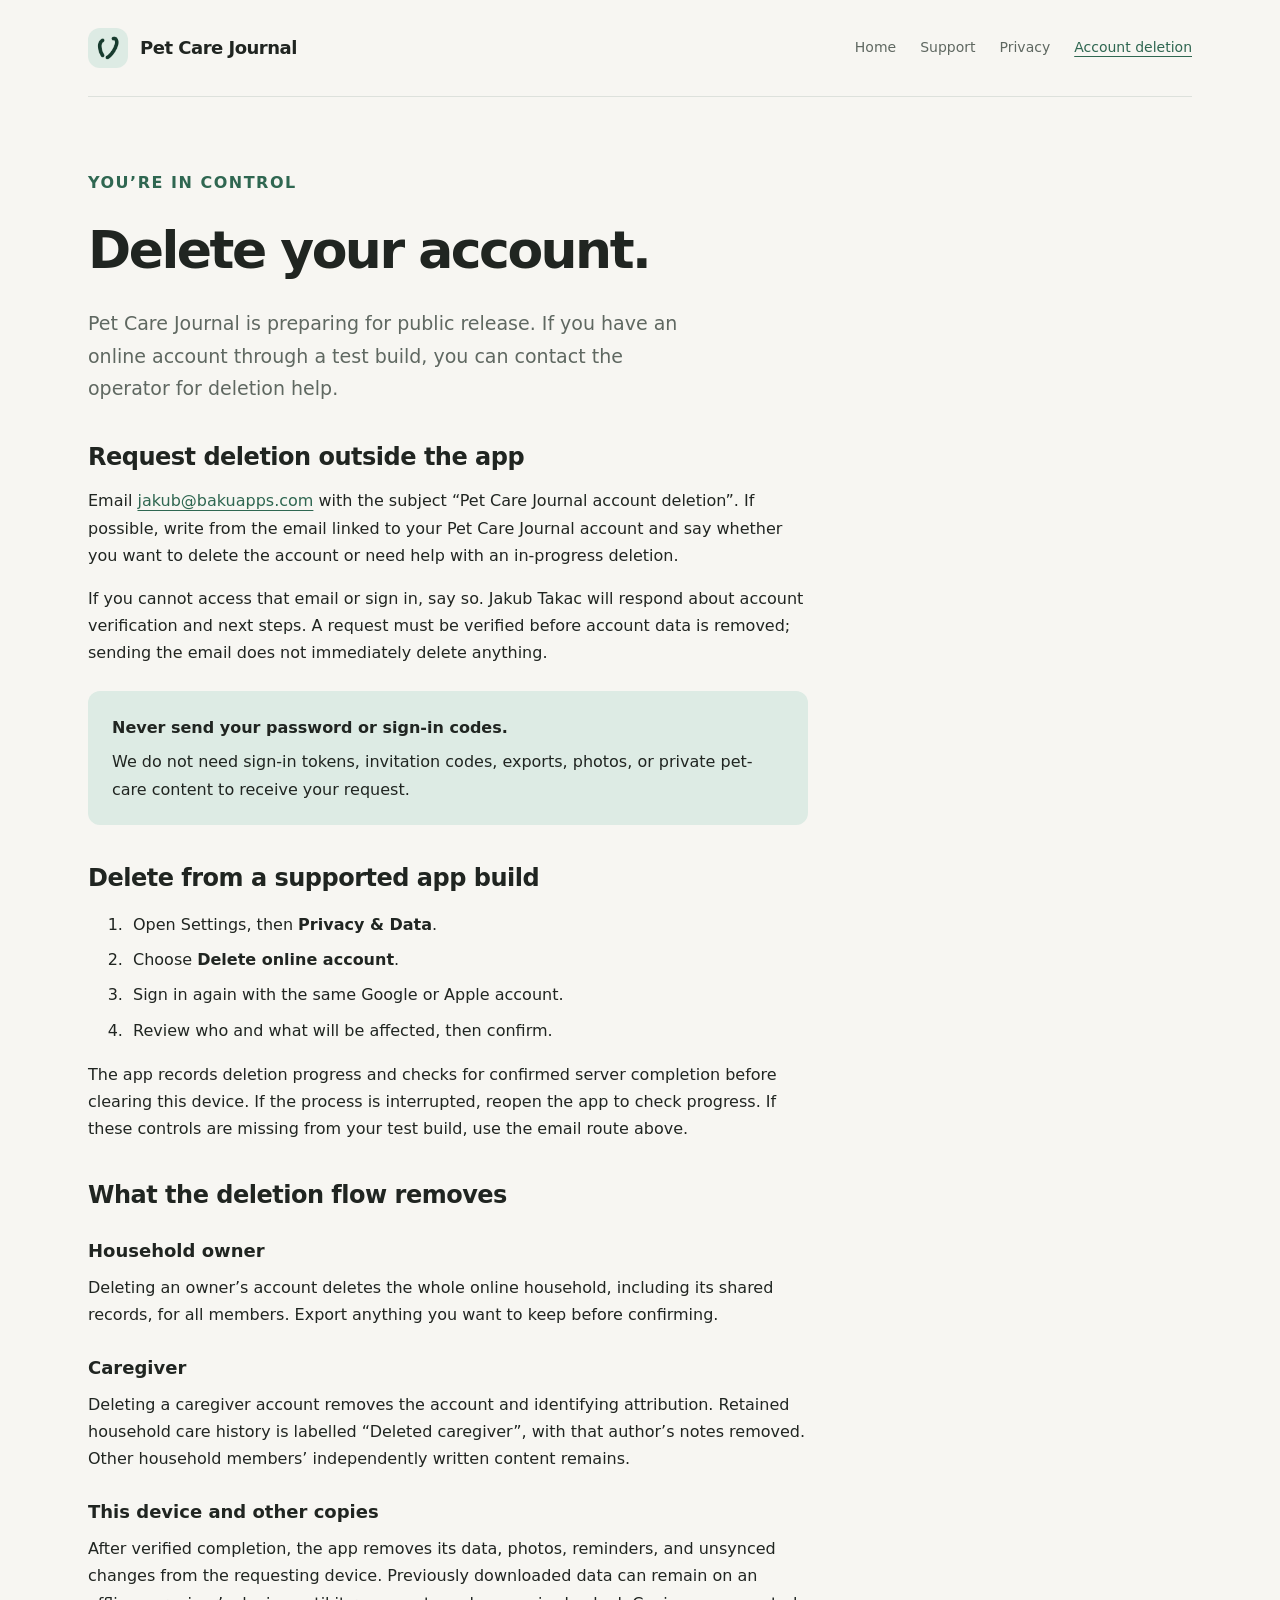
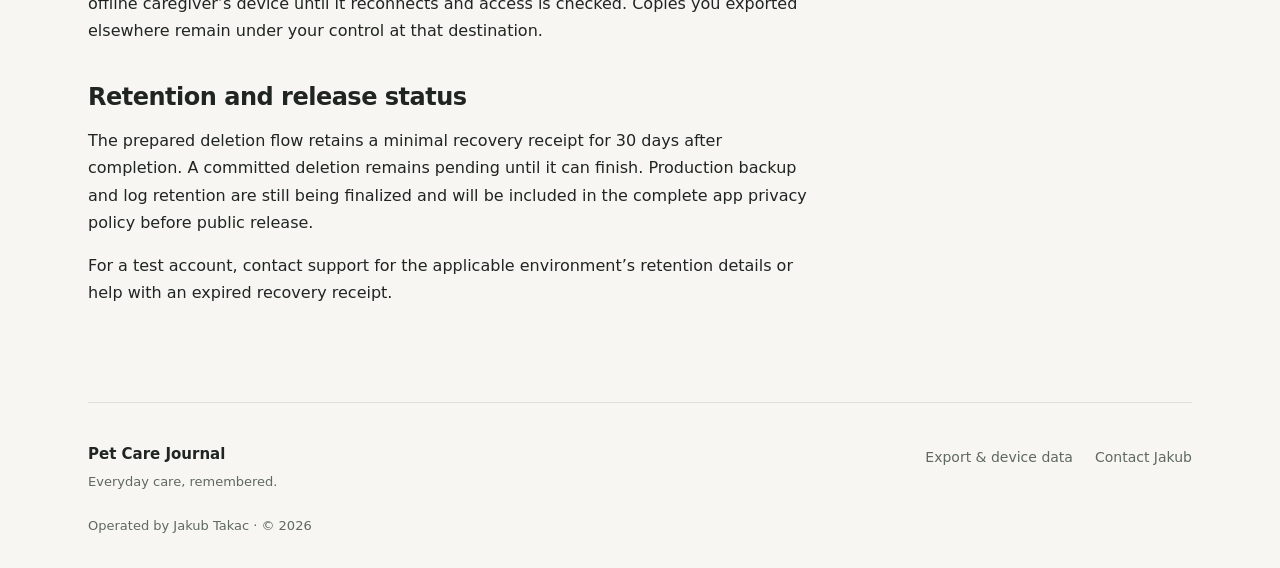
==== account-deletion/index.html @ 5ae0b0a0 "Publish Pet Care Journal prelaunch website" ====
<!doctype html>
<html lang="en"><head><meta charset="utf-8"><meta name="viewport" content="width=device-width, initial-scale=1">
<title>Account deletion — Pet Care Journal</title><meta name="description" content="Request help deleting a Pet Care Journal account, or learn how the in-app deletion flow works.">
<link rel="canonical" href="https://petcare.bakuapps.com/account-deletion/"><link rel="icon" href="../assets/icon.png"><link rel="stylesheet" href="../assets/site.css">
<meta name="theme-color" content="#F7F6F2"><meta name="color-scheme" content="light">
</head><body><a class="skip" href="#main">Skip to content</a><div class="wrap">
<header><a class="brand" href="../"><img src="../assets/icon.png" width="40" height="40" alt=""><span>Pet Care Journal</span></a><nav aria-label="Main navigation"><a href="../">Home</a><a href="../support/">Support</a><a href="../privacy/">Privacy</a><a href="../account-deletion/" aria-current="page">Account deletion</a></nav></header>
<main id="main" class="article"><p class="eyebrow">You’re in control</p><h1>Delete your account.</h1><p class="lead">Pet Care Journal is preparing for public release. If you have an online account through a test build, you can contact the operator for deletion help.</p><section><h2>Request deletion outside the app</h2><p>Email <a href="mailto:jakub@bakuapps.com?subject=Pet%20Care%20Journal%20account%20deletion">jakub@bakuapps.com</a> with the subject “Pet Care Journal account deletion”. If possible, write from the email linked to your Pet Care Journal account and say whether you want to delete the account or need help with an in-progress deletion.</p><p>If you cannot access that email or sign in, say so. Jakub Takac will respond about account verification and next steps. A request must be verified before account data is removed; sending the email does not immediately delete anything.</p><div class="notice"><strong>Never send your password or sign-in codes.</strong><p>We do not need sign-in tokens, invitation codes, exports, photos, or private pet-care content to receive your request.</p></div></section><section><h2>Delete from a supported app build</h2><ol><li>Open Settings, then <strong>Privacy &amp; Data</strong>.</li><li>Choose <strong>Delete online account</strong>.</li><li>Sign in again with the same Google or Apple account.</li><li>Review who and what will be affected, then confirm.</li></ol><p>The app records deletion progress and checks for confirmed server completion before clearing this device. If the process is interrupted, reopen the app to check progress. If these controls are missing from your test build, use the email route above.</p></section><section><h2>What the deletion flow removes</h2><h3>Household owner</h3><p>Deleting an owner’s account deletes the whole online household, including its shared records, for all members. Export anything you want to keep before confirming.</p><h3>Caregiver</h3><p>Deleting a caregiver account removes the account and identifying attribution. Retained household care history is labelled “Deleted caregiver”, with that author’s notes removed. Other household members’ independently written content remains.</p><h3>This device and other copies</h3><p>After verified completion, the app removes its data, photos, reminders, and unsynced changes from the requesting device. Previously downloaded data can remain on an offline caregiver’s device until it reconnects and access is checked. Copies you exported elsewhere remain under your control at that destination.</p></section><section><h2>Retention and release status</h2><p>The prepared deletion flow retains a minimal recovery receipt for 30 days after completion. A committed deletion remains pending until it can finish. Production backup and log retention are still being finalized and will be included in the complete app privacy policy before public release.</p><p>For a test account, contact support for the applicable environment’s retention details or help with an expired recovery receipt.</p></section></main>
<footer><div><strong>Pet Care Journal</strong><p>Everyday care, remembered.</p></div><nav aria-label="Footer"><a href="../data/">Export &amp; device data</a><a href="mailto:jakub@bakuapps.com">Contact Jakub</a></nav><p class="small">Operated by Jakub Takac · © 2026</p></footer>
</div></body></html>
---- assets/site.css ----
:root{--canvas:#f7f6f2;--ink:#202521;--muted:#5f6861;--green:#2f6751;--soft:#ddebe4;--border:#dde1dc}*{box-sizing:border-box}html{scroll-behavior:smooth}body{margin:0;background:var(--canvas);color:var(--ink);font-family:ui-sans-serif,system-ui,-apple-system,BlinkMacSystemFont,"Segoe UI",sans-serif;font-size:17px;line-height:1.7}a{color:var(--green);text-underline-offset:4px}a:hover{text-decoration-thickness:2px}a:focus-visible{outline:3px solid var(--green);outline-offset:5px;border-radius:3px}.wrap{max-width:1184px;margin:auto;padding:0 40px}.skip{position:absolute;top:-100px;left:16px;background:white;padding:12px;z-index:2}.skip:focus{top:12px}header{display:flex;align-items:center;justify-content:space-between;gap:24px;padding:28px 0;border-bottom:1px solid var(--border)}.brand{display:flex;align-items:center;gap:12px;text-decoration:none;color:var(--ink);font-size:18px;font-weight:750;letter-spacing:-.5px;white-space:nowrap}.brand img{border-radius:12px}nav{display:flex;flex-wrap:wrap;gap:24px;font-size:14px}nav a{text-decoration:none;color:var(--muted);padding:7px 0}nav a:hover,nav a[aria-current]{color:var(--green);text-decoration:underline}.hero{display:grid;grid-template-columns:1.15fr 1fr;align-items:center;gap:70px;padding:88px 0 96px}.eyebrow{font-size:12px;font-weight:750;text-transform:uppercase;letter-spacing:1.5px;color:var(--green);margin:0 0 26px;display:flex;align-items:center;gap:9px}.dot{width:7px;height:7px;border-radius:50%;background:var(--green)}h1,h2,h3,p{margin-top:0}h1{font-size:clamp(42px,4.8vw,62px);line-height:1.1;letter-spacing:-2.5px;font-weight:650;margin-bottom:28px}h1 em{font-family:Georgia,serif;font-weight:400;color:var(--green)}.intro,.lead{color:var(--muted);font-size:19px;line-height:1.7;max-width:590px}.button{display:inline-flex;gap:40px;align-items:center;background:var(--green);color:white;border-radius:10px;text-decoration:none;font-size:15px;font-weight:650;padding:13px 20px;margin:12px 0 18px}.button:hover{background:#224e3c}.small{font-size:13px;color:var(--muted)}.care-card{background:var(--soft);border-radius:28px;padding:32px 34px;box-shadow:0 20px 50px #20252108;transform:rotate(1.2deg)}.card-top{display:flex;align-items:center;justify-content:space-between}.card-top .eyebrow{font-size:10px;letter-spacing:1.3px;margin:0}.card-top>span:last-child{font-size:30px;color:var(--green)}.care-card h2{font-family:Georgia,serif;font-size:38px;font-weight:400;line-height:1.15;letter-spacing:-1px;margin:24px 0 32px}.care-row{display:flex;align-items:center;gap:16px;border-top:1px solid #b9cfc2;padding:19px 0}.care-row strong{font-size:15px;font-weight:650}.care-row p{font-size:12px;color:var(--muted);margin:2px 0 0}.check,.pending{display:flex;align-items:center;justify-content:center;flex:0 0 30px;height:30px;border-radius:50%;background:#2f6751;color:#fff;font-size:16px}.pending{background:transparent;color:var(--green);border:1px solid #95b4a4}.caption{font-size:11px;color:var(--muted);margin:20px 0 0;text-align:center}.features{padding:0 0 72px}.features>h2{font-size:29px;letter-spacing:-.9px;margin-bottom:36px}.feature-grid{display:grid;grid-template-columns:repeat(3,1fr);gap:40px}.feature-grid article{border-top:1px solid var(--border);padding-top:22px}.number{font-size:11px;color:var(--green);letter-spacing:1.5px;font-weight:700}.feature-grid h3{font-size:21px;letter-spacing:-.5px;margin:18px 0 10px}.feature-grid p{font-size:15px;color:var(--muted);margin:0}.closing{padding:42px 0 64px;max-width:620px}.closing h2{font-size:30px;letter-spacing:-.8px}.closing p{color:var(--muted)}.text-link{font-size:15px;font-weight:650}.article{max-width:720px;padding:72px 0 80px}.article h1{font-size:52px;max-width:650px}.article section{margin-top:38px}.article h2{font-size:24px;letter-spacing:-.5px;line-height:1.3;margin-bottom:14px}.article h3{font-size:18px;margin:24px 0 8px}.article p,.article li{font-size:16px}.article .lead{font-size:19px}.article li{margin:8px 0;padding-left:5px}.notice{padding:22px 24px;background:var(--soft);border-radius:12px;margin:24px 0}.notice p{margin:7px 0 0}.notice strong{font-size:16px}footer{display:grid;grid-template-columns:1fr auto;gap:16px;border-top:1px solid var(--border);padding:36px 0 28px}footer strong{font-size:15px}footer p{font-size:13px;color:var(--muted);margin:3px 0}footer .small{grid-column:1/-1}footer nav{gap:22px;align-content:start}@media(max-width:900px){.wrap{padding:0 26px}header{align-items:flex-start;flex-direction:column;gap:13px}.hero{gap:32px;padding:58px 0 70px}.care-card{padding:26px}.care-card h2{font-size:31px}.care-row{gap:10px}.feature-grid{gap:24px}nav{gap:22px}}@media(max-width:650px){.wrap{padding:0 22px}header{padding:22px 0 16px}nav{gap:8px 20px;font-size:13px}.hero{grid-template-columns:1fr;gap:30px;padding:44px 0 58px}h1{font-size:46px;letter-spacing:-2px}.hero .eyebrow{font-size:10px;letter-spacing:1px}.intro{font-size:17px}.care-card{transform:none;max-width:440px;width:100%}.care-card h2{font-size:36px}.feature-grid{grid-template-columns:1fr;gap:28px}.features{padding-bottom:30px}.features>h2{font-size:27px}.feature-grid h3{margin-top:14px}.closing{padding:22px 0 48px}.closing h2{font-size:27px}.article{padding:44px 0 55px}.article h1{font-size:42px;letter-spacing:-1.7px}.article .lead{font-size:18px}.notice{padding:20px}footer{grid-template-columns:1fr;gap:20px}footer nav{gap:16px}footer .small{grid-column:auto}}@media(prefers-reduced-motion:reduce){html{scroll-behavior:auto}}@media print{body{background:white;font-size:12pt}header nav,footer,.button{display:none}.wrap{padding:0}.article{max-width:none;padding:20px 0}.notice{border:1px solid #aaa;break-inside:avoid}a{color:inherit}}
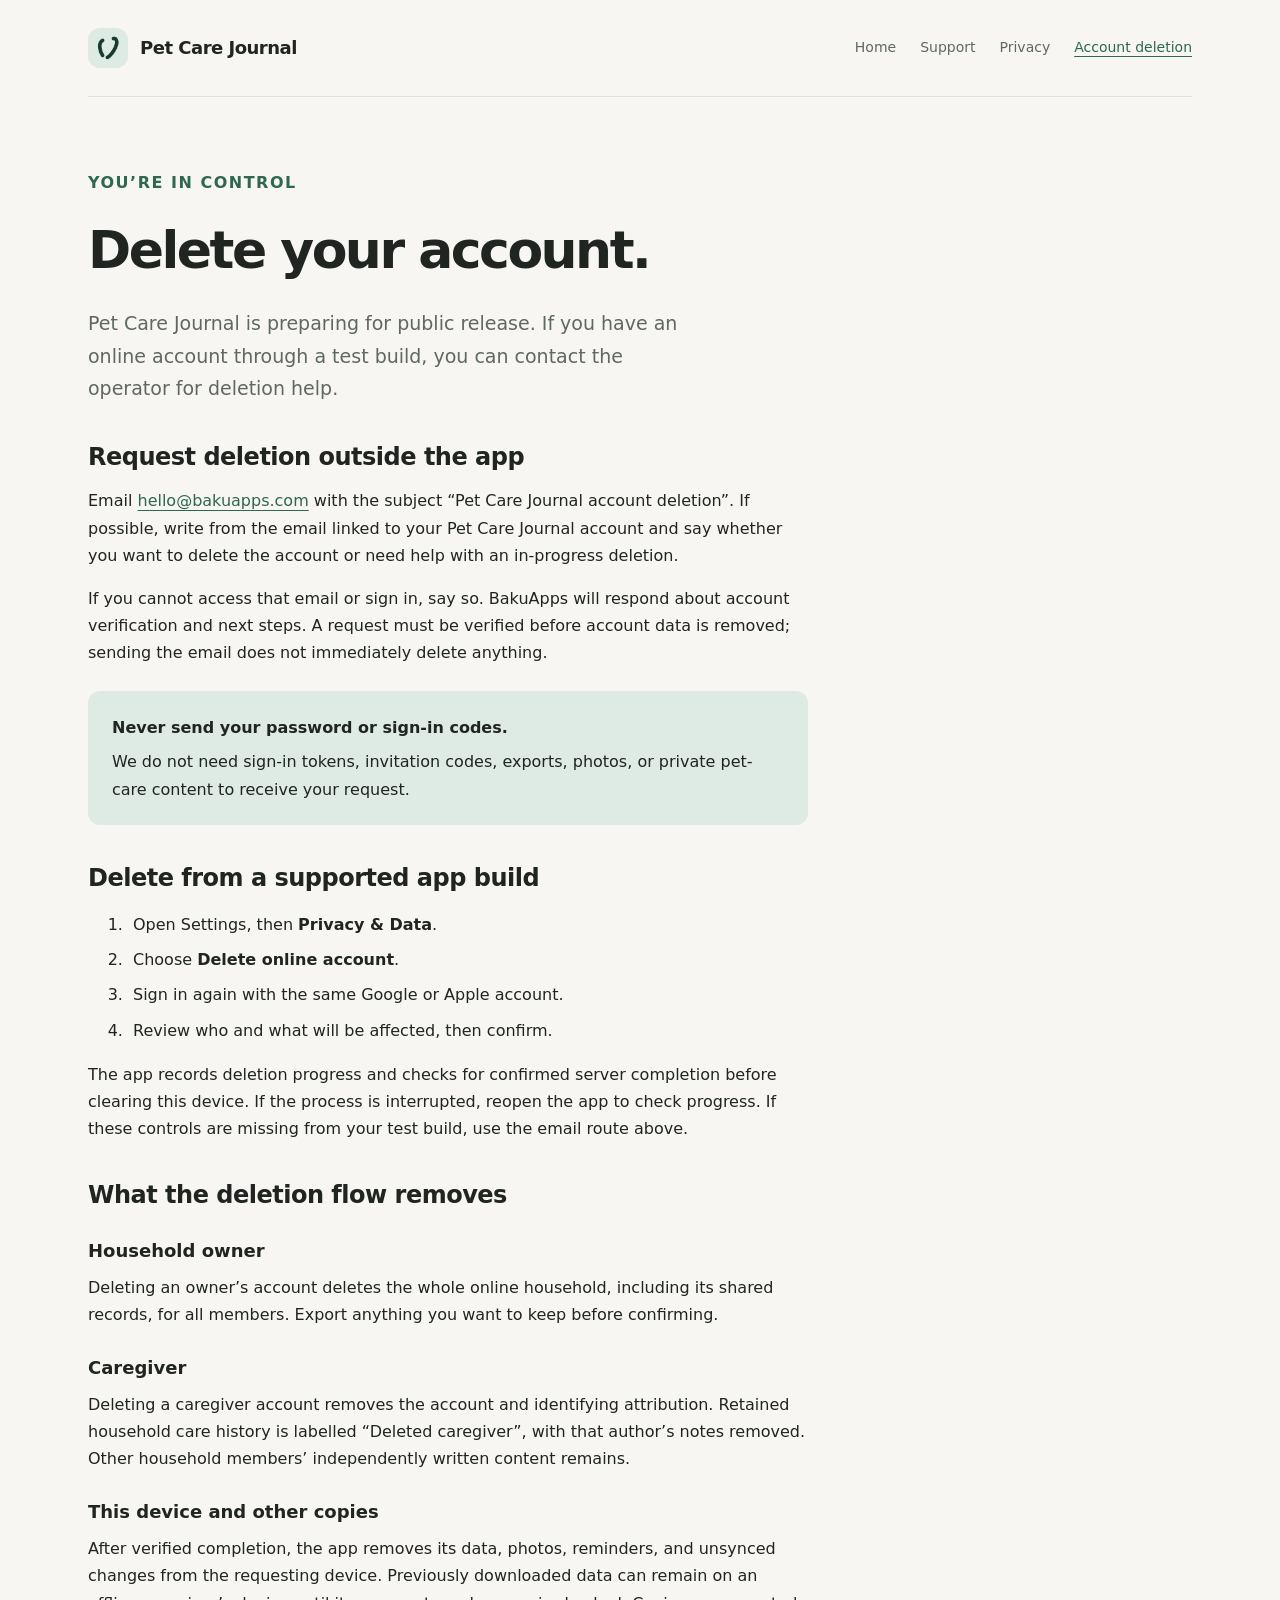
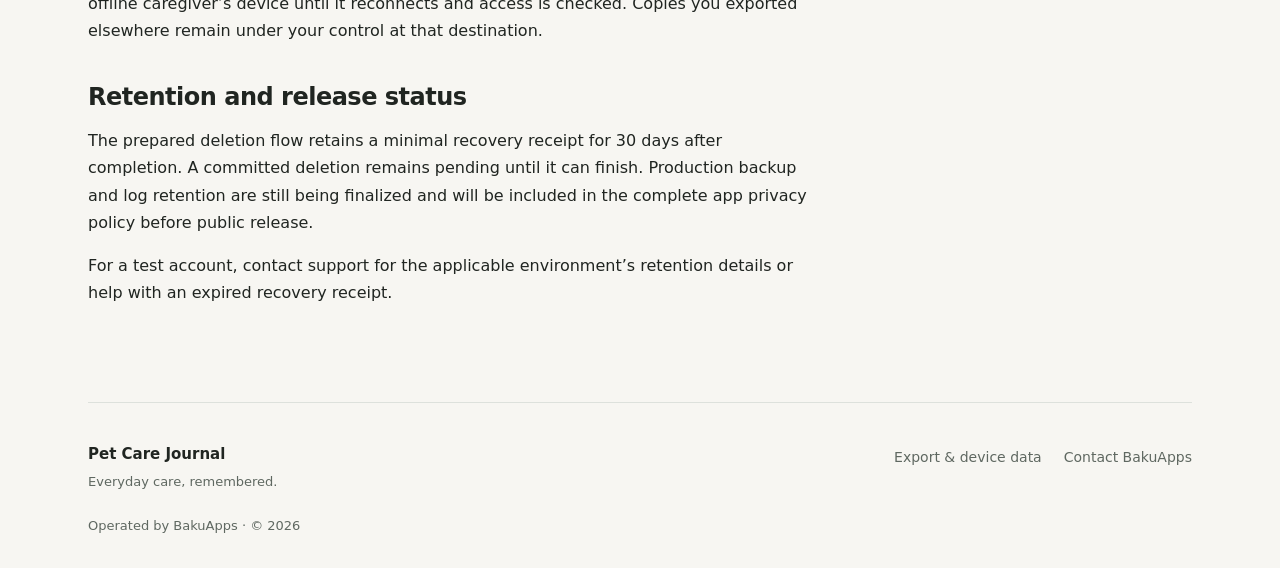
==== commit 694d118c: "Update operator and contact to BakuApps" ====
--- a/account-deletion/index.html
+++ b/account-deletion/index.html
@@ -5,6 +5,6 @@
 <meta name="theme-color" content="#F7F6F2"><meta name="color-scheme" content="light">
 </head><body><a class="skip" href="#main">Skip to content</a><div class="wrap">
 <header><a class="brand" href="../"><img src="../assets/icon.png" width="40" height="40" alt=""><span>Pet Care Journal</span></a><nav aria-label="Main navigation"><a href="../">Home</a><a href="../support/">Support</a><a href="../privacy/">Privacy</a><a href="../account-deletion/" aria-current="page">Account deletion</a></nav></header>
-<main id="main" class="article"><p class="eyebrow">You’re in control</p><h1>Delete your account.</h1><p class="lead">Pet Care Journal is preparing for public release. If you have an online account through a test build, you can contact the operator for deletion help.</p><section><h2>Request deletion outside the app</h2><p>Email <a href="mailto:jakub@bakuapps.com?subject=Pet%20Care%20Journal%20account%20deletion">jakub@bakuapps.com</a> with the subject “Pet Care Journal account deletion”. If possible, write from the email linked to your Pet Care Journal account and say whether you want to delete the account or need help with an in-progress deletion.</p><p>If you cannot access that email or sign in, say so. Jakub Takac will respond about account verification and next steps. A request must be verified before account data is removed; sending the email does not immediately delete anything.</p><div class="notice"><strong>Never send your password or sign-in codes.</strong><p>We do not need sign-in tokens, invitation codes, exports, photos, or private pet-care content to receive your request.</p></div></section><section><h2>Delete from a supported app build</h2><ol><li>Open Settings, then <strong>Privacy &amp; Data</strong>.</li><li>Choose <strong>Delete online account</strong>.</li><li>Sign in again with the same Google or Apple account.</li><li>Review who and what will be affected, then confirm.</li></ol><p>The app records deletion progress and checks for confirmed server completion before clearing this device. If the process is interrupted, reopen the app to check progress. If these controls are missing from your test build, use the email route above.</p></section><section><h2>What the deletion flow removes</h2><h3>Household owner</h3><p>Deleting an owner’s account deletes the whole online household, including its shared records, for all members. Export anything you want to keep before confirming.</p><h3>Caregiver</h3><p>Deleting a caregiver account removes the account and identifying attribution. Retained household care history is labelled “Deleted caregiver”, with that author’s notes removed. Other household members’ independently written content remains.</p><h3>This device and other copies</h3><p>After verified completion, the app removes its data, photos, reminders, and unsynced changes from the requesting device. Previously downloaded data can remain on an offline caregiver’s device until it reconnects and access is checked. Copies you exported elsewhere remain under your control at that destination.</p></section><section><h2>Retention and release status</h2><p>The prepared deletion flow retains a minimal recovery receipt for 30 days after completion. A committed deletion remains pending until it can finish. Production backup and log retention are still being finalized and will be included in the complete app privacy policy before public release.</p><p>For a test account, contact support for the applicable environment’s retention details or help with an expired recovery receipt.</p></section></main>
-<footer><div><strong>Pet Care Journal</strong><p>Everyday care, remembered.</p></div><nav aria-label="Footer"><a href="../data/">Export &amp; device data</a><a href="mailto:jakub@bakuapps.com">Contact Jakub</a></nav><p class="small">Operated by Jakub Takac · © 2026</p></footer>
+<main id="main" class="article"><p class="eyebrow">You’re in control</p><h1>Delete your account.</h1><p class="lead">Pet Care Journal is preparing for public release. If you have an online account through a test build, you can contact the operator for deletion help.</p><section><h2>Request deletion outside the app</h2><p>Email <a href="mailto:hello@bakuapps.com?subject=Pet%20Care%20Journal%20account%20deletion">hello@bakuapps.com</a> with the subject “Pet Care Journal account deletion”. If possible, write from the email linked to your Pet Care Journal account and say whether you want to delete the account or need help with an in-progress deletion.</p><p>If you cannot access that email or sign in, say so. BakuApps will respond about account verification and next steps. A request must be verified before account data is removed; sending the email does not immediately delete anything.</p><div class="notice"><strong>Never send your password or sign-in codes.</strong><p>We do not need sign-in tokens, invitation codes, exports, photos, or private pet-care content to receive your request.</p></div></section><section><h2>Delete from a supported app build</h2><ol><li>Open Settings, then <strong>Privacy &amp; Data</strong>.</li><li>Choose <strong>Delete online account</strong>.</li><li>Sign in again with the same Google or Apple account.</li><li>Review who and what will be affected, then confirm.</li></ol><p>The app records deletion progress and checks for confirmed server completion before clearing this device. If the process is interrupted, reopen the app to check progress. If these controls are missing from your test build, use the email route above.</p></section><section><h2>What the deletion flow removes</h2><h3>Household owner</h3><p>Deleting an owner’s account deletes the whole online household, including its shared records, for all members. Export anything you want to keep before confirming.</p><h3>Caregiver</h3><p>Deleting a caregiver account removes the account and identifying attribution. Retained household care history is labelled “Deleted caregiver”, with that author’s notes removed. Other household members’ independently written content remains.</p><h3>This device and other copies</h3><p>After verified completion, the app removes its data, photos, reminders, and unsynced changes from the requesting device. Previously downloaded data can remain on an offline caregiver’s device until it reconnects and access is checked. Copies you exported elsewhere remain under your control at that destination.</p></section><section><h2>Retention and release status</h2><p>The prepared deletion flow retains a minimal recovery receipt for 30 days after completion. A committed deletion remains pending until it can finish. Production backup and log retention are still being finalized and will be included in the complete app privacy policy before public release.</p><p>For a test account, contact support for the applicable environment’s retention details or help with an expired recovery receipt.</p></section></main>
+<footer><div><strong>Pet Care Journal</strong><p>Everyday care, remembered.</p></div><nav aria-label="Footer"><a href="../data/">Export &amp; device data</a><a href="mailto:hello@bakuapps.com">Contact BakuApps</a></nav><p class="small">Operated by BakuApps · © 2026</p></footer>
 </div></body></html>
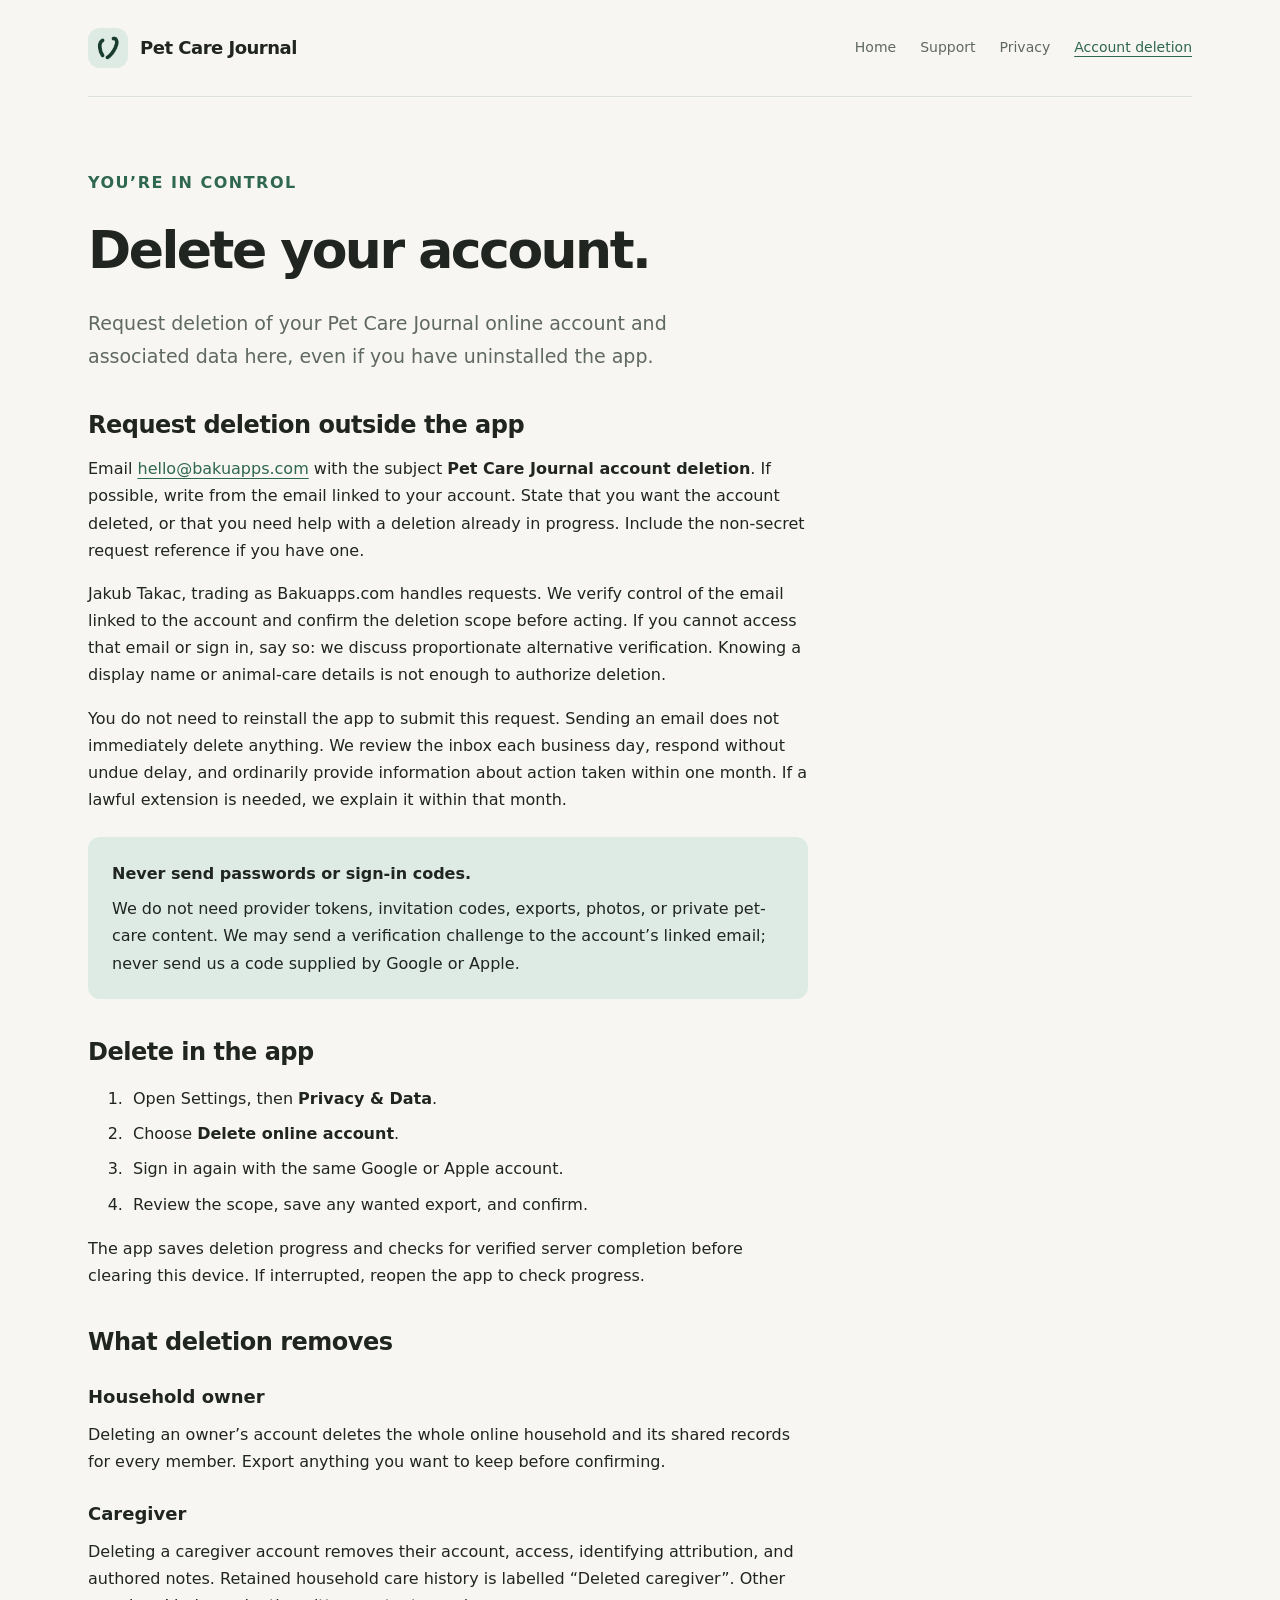
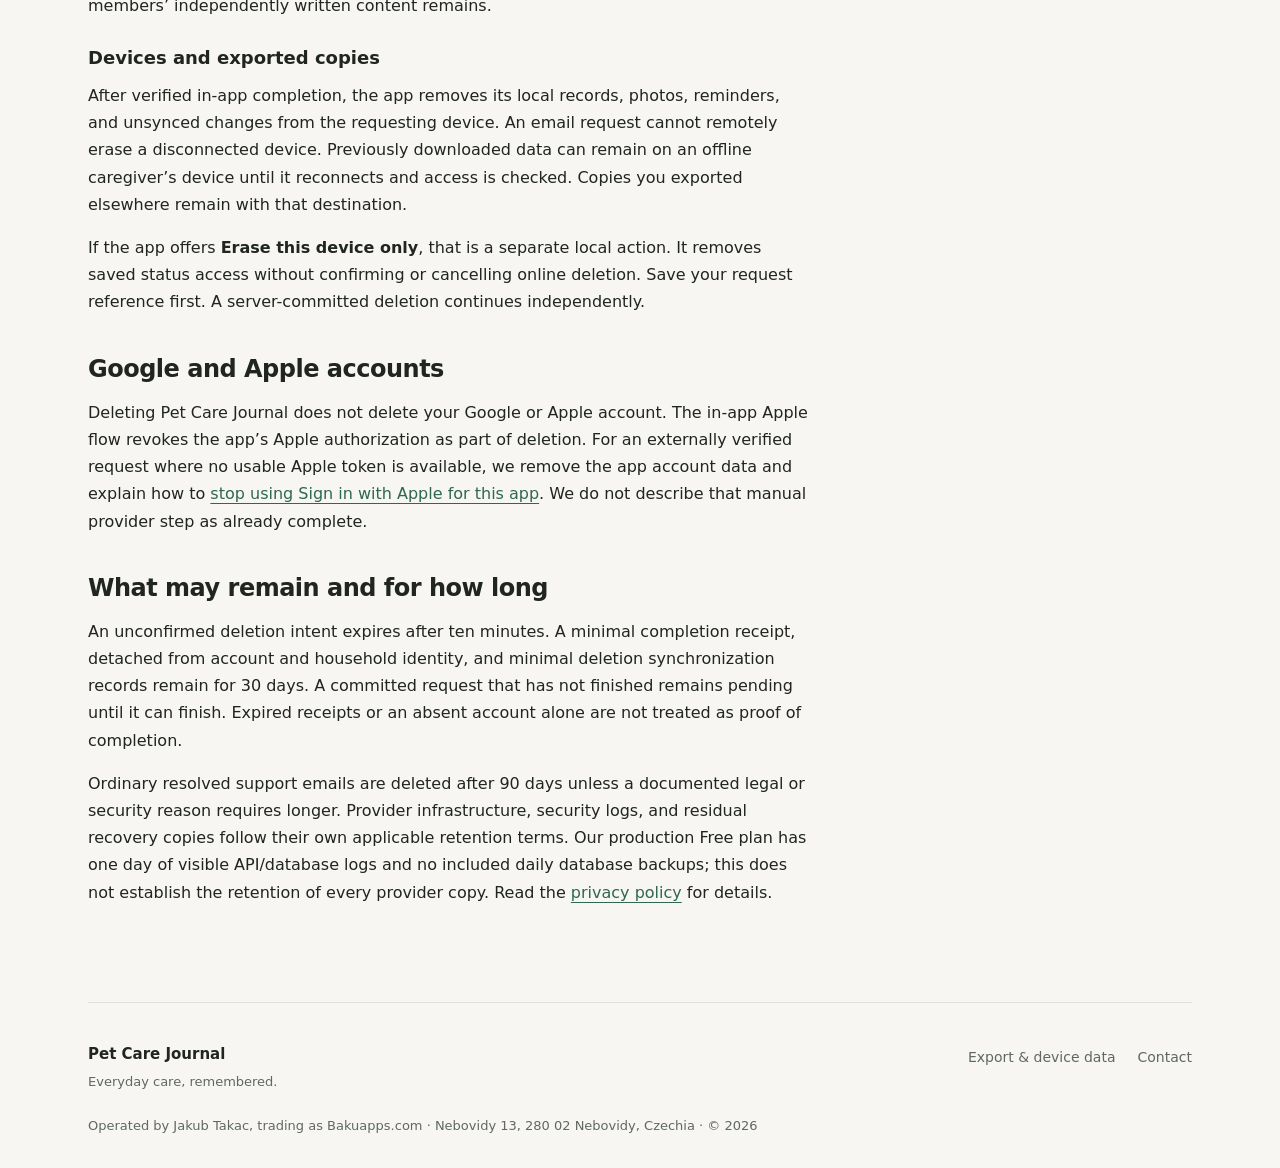
==== commit e3b8bd57: "Publish app privacy policy and verified deletion support route" ====
--- a/account-deletion/index.html
+++ b/account-deletion/index.html
@@ -1,10 +1,17 @@
 <!doctype html>
 <html lang="en"><head><meta charset="utf-8"><meta name="viewport" content="width=device-width, initial-scale=1">
-<title>Account deletion — Pet Care Journal</title><meta name="description" content="Request help deleting a Pet Care Journal account, or learn how the in-app deletion flow works.">
+<title>Account deletion — Pet Care Journal</title><meta name="description" content="Request deletion of your Pet Care Journal account and associated data without reinstalling the app.">
 <link rel="canonical" href="https://petcare.bakuapps.com/account-deletion/"><link rel="icon" href="../assets/icon.png"><link rel="stylesheet" href="../assets/site.css">
 <meta name="theme-color" content="#F7F6F2"><meta name="color-scheme" content="light">
 </head><body><a class="skip" href="#main">Skip to content</a><div class="wrap">
 <header><a class="brand" href="../"><img src="../assets/icon.png" width="40" height="40" alt=""><span>Pet Care Journal</span></a><nav aria-label="Main navigation"><a href="../">Home</a><a href="../support/">Support</a><a href="../privacy/">Privacy</a><a href="../account-deletion/" aria-current="page">Account deletion</a></nav></header>
-<main id="main" class="article"><p class="eyebrow">You’re in control</p><h1>Delete your account.</h1><p class="lead">Pet Care Journal is preparing for public release. If you have an online account through a test build, you can contact the operator for deletion help.</p><section><h2>Request deletion outside the app</h2><p>Email <a href="mailto:hello@bakuapps.com?subject=Pet%20Care%20Journal%20account%20deletion">hello@bakuapps.com</a> with the subject “Pet Care Journal account deletion”. If possible, write from the email linked to your Pet Care Journal account and say whether you want to delete the account or need help with an in-progress deletion.</p><p>If you cannot access that email or sign in, say so. BakuApps will respond about account verification and next steps. A request must be verified before account data is removed; sending the email does not immediately delete anything.</p><div class="notice"><strong>Never send your password or sign-in codes.</strong><p>We do not need sign-in tokens, invitation codes, exports, photos, or private pet-care content to receive your request.</p></div></section><section><h2>Delete from a supported app build</h2><ol><li>Open Settings, then <strong>Privacy &amp; Data</strong>.</li><li>Choose <strong>Delete online account</strong>.</li><li>Sign in again with the same Google or Apple account.</li><li>Review who and what will be affected, then confirm.</li></ol><p>The app records deletion progress and checks for confirmed server completion before clearing this device. If the process is interrupted, reopen the app to check progress. If these controls are missing from your test build, use the email route above.</p></section><section><h2>What the deletion flow removes</h2><h3>Household owner</h3><p>Deleting an owner’s account deletes the whole online household, including its shared records, for all members. Export anything you want to keep before confirming.</p><h3>Caregiver</h3><p>Deleting a caregiver account removes the account and identifying attribution. Retained household care history is labelled “Deleted caregiver”, with that author’s notes removed. Other household members’ independently written content remains.</p><h3>This device and other copies</h3><p>After verified completion, the app removes its data, photos, reminders, and unsynced changes from the requesting device. Previously downloaded data can remain on an offline caregiver’s device until it reconnects and access is checked. Copies you exported elsewhere remain under your control at that destination.</p></section><section><h2>Retention and release status</h2><p>The prepared deletion flow retains a minimal recovery receipt for 30 days after completion. A committed deletion remains pending until it can finish. Production backup and log retention are still being finalized and will be included in the complete app privacy policy before public release.</p><p>For a test account, contact support for the applicable environment’s retention details or help with an expired recovery receipt.</p></section></main>
-<footer><div><strong>Pet Care Journal</strong><p>Everyday care, remembered.</p></div><nav aria-label="Footer"><a href="../data/">Export &amp; device data</a><a href="mailto:hello@bakuapps.com">Contact BakuApps</a></nav><p class="small">Operated by BakuApps · © 2026</p></footer>
-</div></body></html>+<main id="main" class="article">
+<p class="eyebrow">You’re in control</p><h1>Delete your account.</h1><p class="lead">Request deletion of your Pet Care Journal online account and associated data here, even if you have uninstalled the app.</p>
+<section><h2>Request deletion outside the app</h2><p>Email <a href="mailto:hello@bakuapps.com?subject=Pet%20Care%20Journal%20account%20deletion">hello@bakuapps.com</a> with the subject <strong>Pet Care Journal account deletion</strong>. If possible, write from the email linked to your account. State that you want the account deleted, or that you need help with a deletion already in progress. Include the non-secret request reference if you have one.</p><p>Jakub Takac, trading as Bakuapps.com handles requests. We verify control of the email linked to the account and confirm the deletion scope before acting. If you cannot access that email or sign in, say so: we discuss proportionate alternative verification. Knowing a display name or animal-care details is not enough to authorize deletion.</p><p>You do not need to reinstall the app to submit this request. Sending an email does not immediately delete anything. We review the inbox each business day, respond without undue delay, and ordinarily provide information about action taken within one month. If a lawful extension is needed, we explain it within that month.</p><div class="notice"><strong>Never send passwords or sign-in codes.</strong><p>We do not need provider tokens, invitation codes, exports, photos, or private pet-care content. We may send a verification challenge to the account’s linked email; never send us a code supplied by Google or Apple.</p></div></section>
+<section><h2>Delete in the app</h2><ol><li>Open Settings, then <strong>Privacy &amp; Data</strong>.</li><li>Choose <strong>Delete online account</strong>.</li><li>Sign in again with the same Google or Apple account.</li><li>Review the scope, save any wanted export, and confirm.</li></ol><p>The app saves deletion progress and checks for verified server completion before clearing this device. If interrupted, reopen the app to check progress.</p></section>
+<section><h2>What deletion removes</h2><h3>Household owner</h3><p>Deleting an owner’s account deletes the whole online household and its shared records for every member. Export anything you want to keep before confirming.</p><h3>Caregiver</h3><p>Deleting a caregiver account removes their account, access, identifying attribution, and authored notes. Retained household care history is labelled “Deleted caregiver”. Other members’ independently written content remains.</p><h3>Devices and exported copies</h3><p>After verified in-app completion, the app removes its local records, photos, reminders, and unsynced changes from the requesting device. An email request cannot remotely erase a disconnected device. Previously downloaded data can remain on an offline caregiver’s device until it reconnects and access is checked. Copies you exported elsewhere remain with that destination.</p><p>If the app offers <strong>Erase this device only</strong>, that is a separate local action. It removes saved status access without confirming or cancelling online deletion. Save your request reference first. A server-committed deletion continues independently.</p></section>
+<section><h2>Google and Apple accounts</h2><p>Deleting Pet Care Journal does not delete your Google or Apple account. The in-app Apple flow revokes the app’s Apple authorization as part of deletion. For an externally verified request where no usable Apple token is available, we remove the app account data and explain how to <a href="https://support.apple.com/en-us/102571">stop using Sign in with Apple for this app</a>. We do not describe that manual provider step as already complete.</p></section>
+<section><h2>What may remain and for how long</h2><p>An unconfirmed deletion intent expires after ten minutes. A minimal completion receipt, detached from account and household identity, and minimal deletion synchronization records remain for 30 days. A committed request that has not finished remains pending until it can finish. Expired receipts or an absent account alone are not treated as proof of completion.</p><p>Ordinary resolved support emails are deleted after 90 days unless a documented legal or security reason requires longer. Provider infrastructure, security logs, and residual recovery copies follow their own applicable retention terms. Our production Free plan has one day of visible API/database logs and no included daily database backups; this does not establish the retention of every provider copy. Read the <a href="../privacy/">privacy policy</a> for details.</p></section>
+</main>
+<footer><div><strong>Pet Care Journal</strong><p>Everyday care, remembered.</p></div><nav aria-label="Footer"><a href="../data/">Export &amp; device data</a><a href="mailto:hello@bakuapps.com">Contact</a></nav><p class="small">Operated by Jakub Takac, trading as Bakuapps.com · Nebovidy 13, 280 02 Nebovidy, Czechia · © 2026</p></footer>
+</div></body></html>
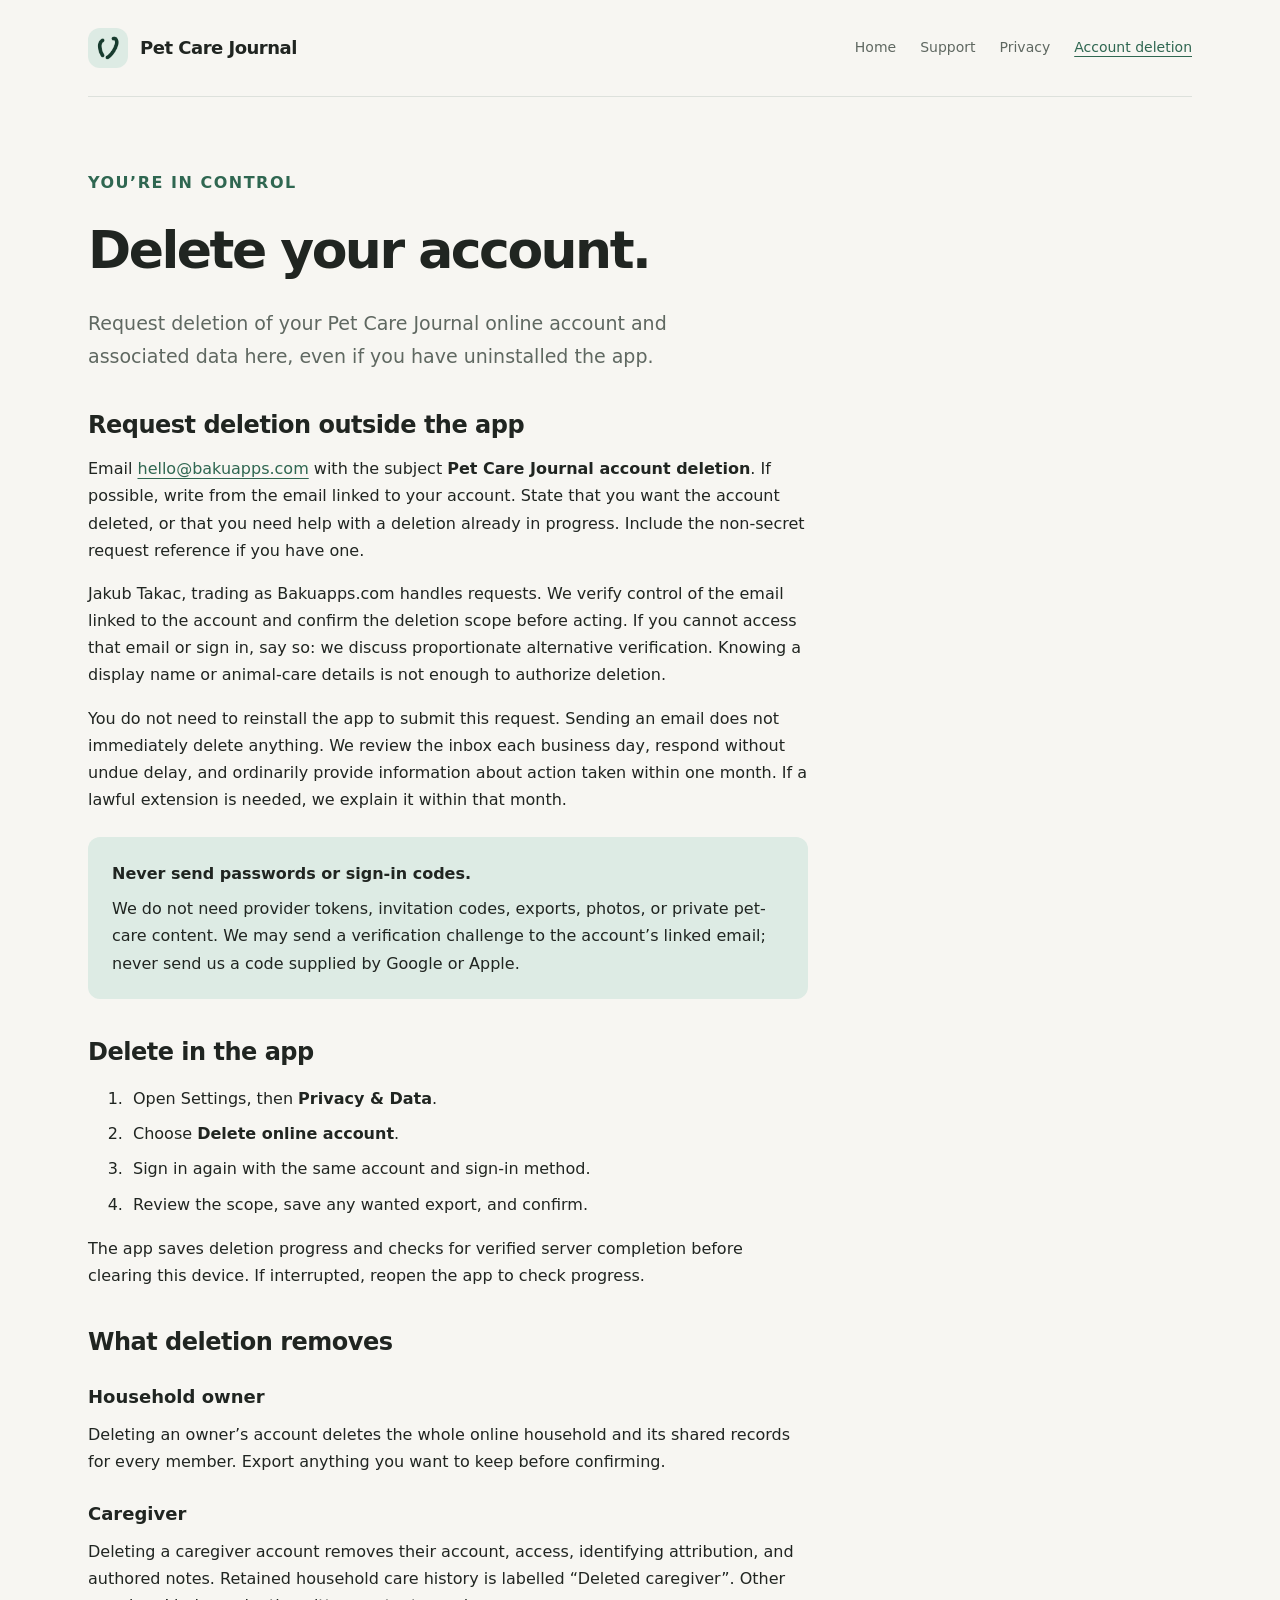
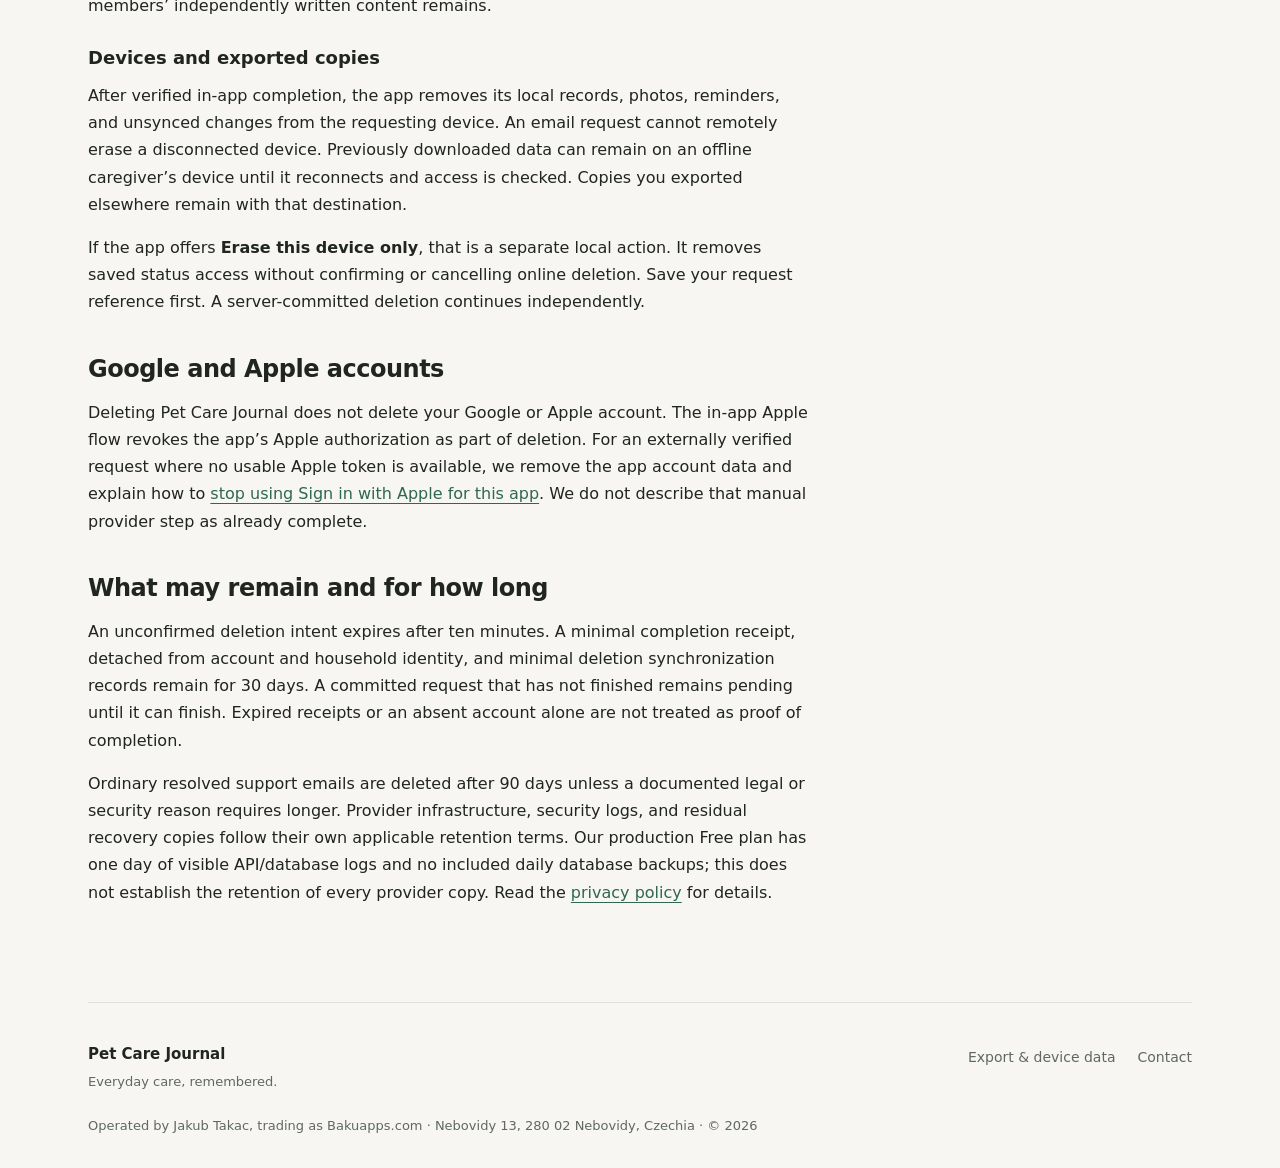
==== commit c5f17785: "Clarify existing email sign-in and account reauthentication" ====
--- a/account-deletion/index.html
+++ b/account-deletion/index.html
@@ -8,7 +8,7 @@
 <main id="main" class="article">
 <p class="eyebrow">You’re in control</p><h1>Delete your account.</h1><p class="lead">Request deletion of your Pet Care Journal online account and associated data here, even if you have uninstalled the app.</p>
 <section><h2>Request deletion outside the app</h2><p>Email <a href="mailto:hello@bakuapps.com?subject=Pet%20Care%20Journal%20account%20deletion">hello@bakuapps.com</a> with the subject <strong>Pet Care Journal account deletion</strong>. If possible, write from the email linked to your account. State that you want the account deleted, or that you need help with a deletion already in progress. Include the non-secret request reference if you have one.</p><p>Jakub Takac, trading as Bakuapps.com handles requests. We verify control of the email linked to the account and confirm the deletion scope before acting. If you cannot access that email or sign in, say so: we discuss proportionate alternative verification. Knowing a display name or animal-care details is not enough to authorize deletion.</p><p>You do not need to reinstall the app to submit this request. Sending an email does not immediately delete anything. We review the inbox each business day, respond without undue delay, and ordinarily provide information about action taken within one month. If a lawful extension is needed, we explain it within that month.</p><div class="notice"><strong>Never send passwords or sign-in codes.</strong><p>We do not need provider tokens, invitation codes, exports, photos, or private pet-care content. We may send a verification challenge to the account’s linked email; never send us a code supplied by Google or Apple.</p></div></section>
-<section><h2>Delete in the app</h2><ol><li>Open Settings, then <strong>Privacy &amp; Data</strong>.</li><li>Choose <strong>Delete online account</strong>.</li><li>Sign in again with the same Google or Apple account.</li><li>Review the scope, save any wanted export, and confirm.</li></ol><p>The app saves deletion progress and checks for verified server completion before clearing this device. If interrupted, reopen the app to check progress.</p></section>
+<section><h2>Delete in the app</h2><ol><li>Open Settings, then <strong>Privacy &amp; Data</strong>.</li><li>Choose <strong>Delete online account</strong>.</li><li>Sign in again with the same account and sign-in method.</li><li>Review the scope, save any wanted export, and confirm.</li></ol><p>The app saves deletion progress and checks for verified server completion before clearing this device. If interrupted, reopen the app to check progress.</p></section>
 <section><h2>What deletion removes</h2><h3>Household owner</h3><p>Deleting an owner’s account deletes the whole online household and its shared records for every member. Export anything you want to keep before confirming.</p><h3>Caregiver</h3><p>Deleting a caregiver account removes their account, access, identifying attribution, and authored notes. Retained household care history is labelled “Deleted caregiver”. Other members’ independently written content remains.</p><h3>Devices and exported copies</h3><p>After verified in-app completion, the app removes its local records, photos, reminders, and unsynced changes from the requesting device. An email request cannot remotely erase a disconnected device. Previously downloaded data can remain on an offline caregiver’s device until it reconnects and access is checked. Copies you exported elsewhere remain with that destination.</p><p>If the app offers <strong>Erase this device only</strong>, that is a separate local action. It removes saved status access without confirming or cancelling online deletion. Save your request reference first. A server-committed deletion continues independently.</p></section>
 <section><h2>Google and Apple accounts</h2><p>Deleting Pet Care Journal does not delete your Google or Apple account. The in-app Apple flow revokes the app’s Apple authorization as part of deletion. For an externally verified request where no usable Apple token is available, we remove the app account data and explain how to <a href="https://support.apple.com/en-us/102571">stop using Sign in with Apple for this app</a>. We do not describe that manual provider step as already complete.</p></section>
 <section><h2>What may remain and for how long</h2><p>An unconfirmed deletion intent expires after ten minutes. A minimal completion receipt, detached from account and household identity, and minimal deletion synchronization records remain for 30 days. A committed request that has not finished remains pending until it can finish. Expired receipts or an absent account alone are not treated as proof of completion.</p><p>Ordinary resolved support emails are deleted after 90 days unless a documented legal or security reason requires longer. Provider infrastructure, security logs, and residual recovery copies follow their own applicable retention terms. Our production Free plan has one day of visible API/database logs and no included daily database backups; this does not establish the retention of every provider copy. Read the <a href="../privacy/">privacy policy</a> for details.</p></section>
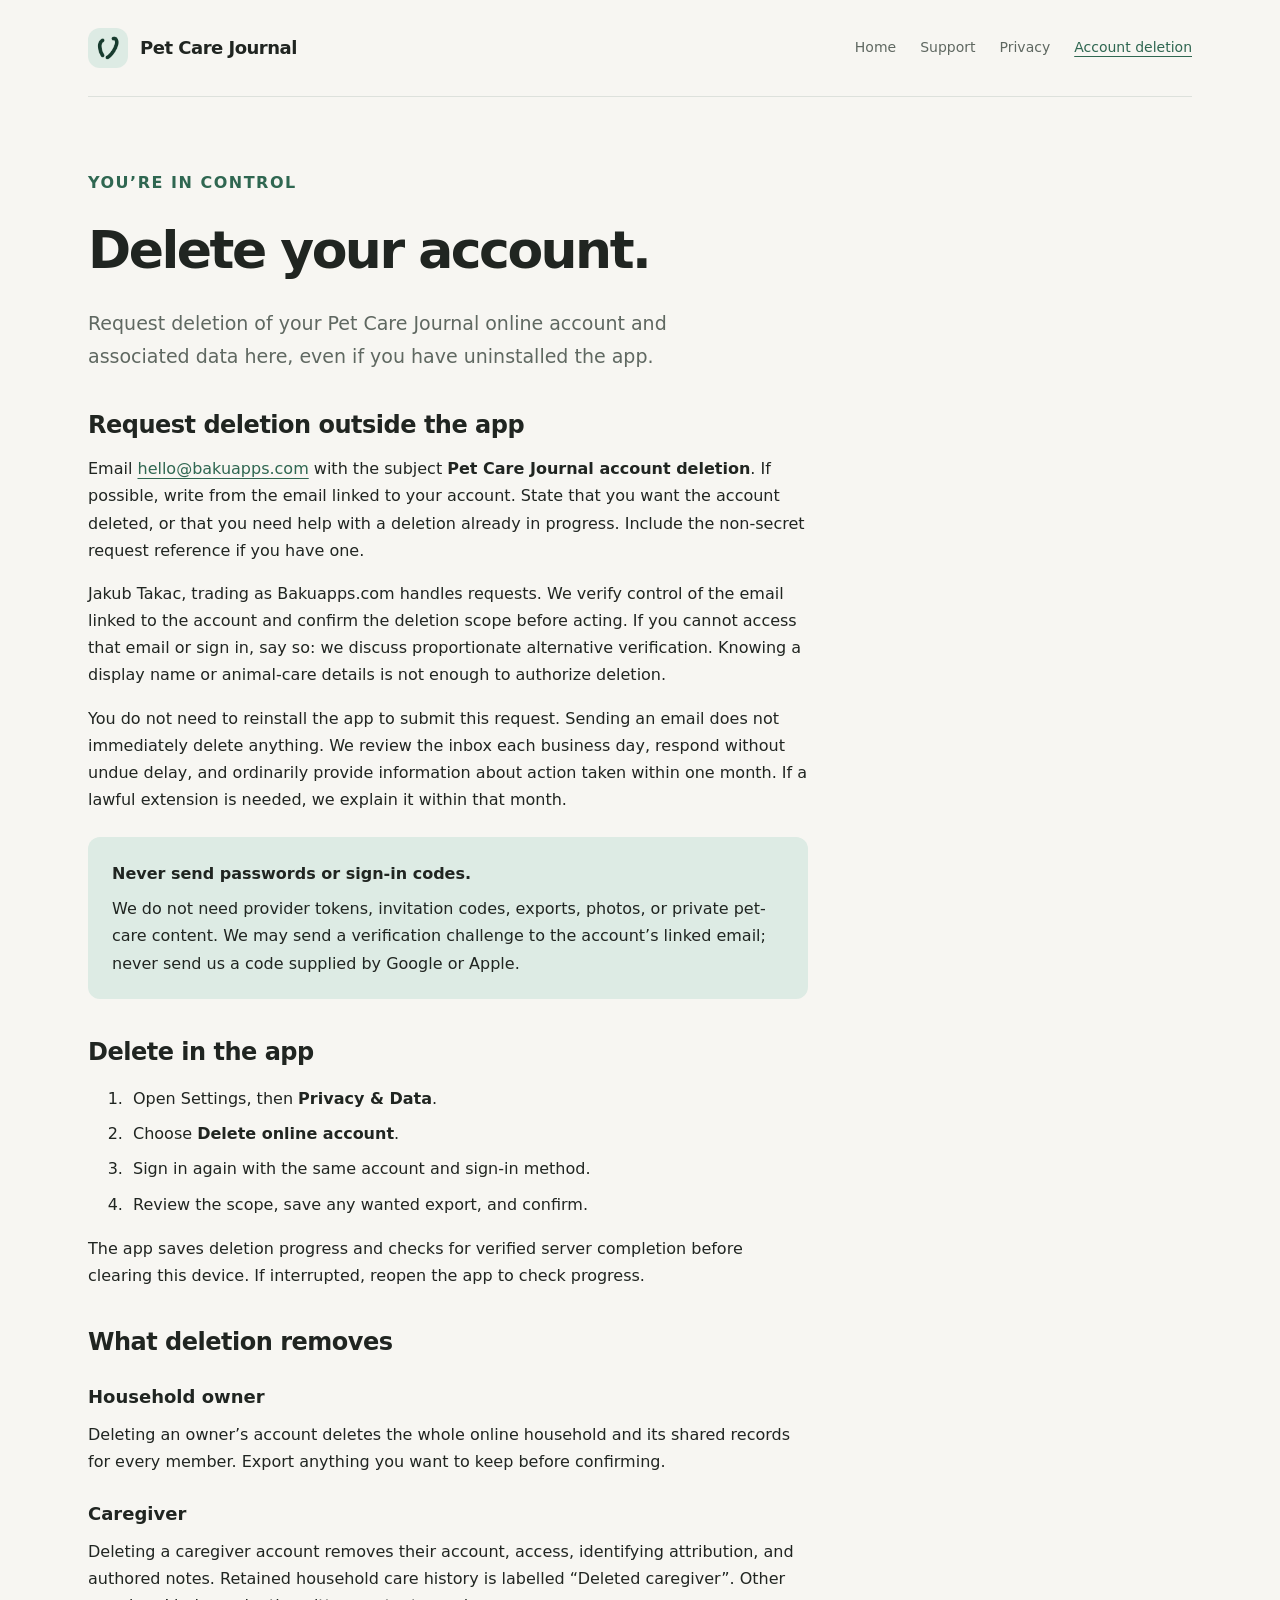
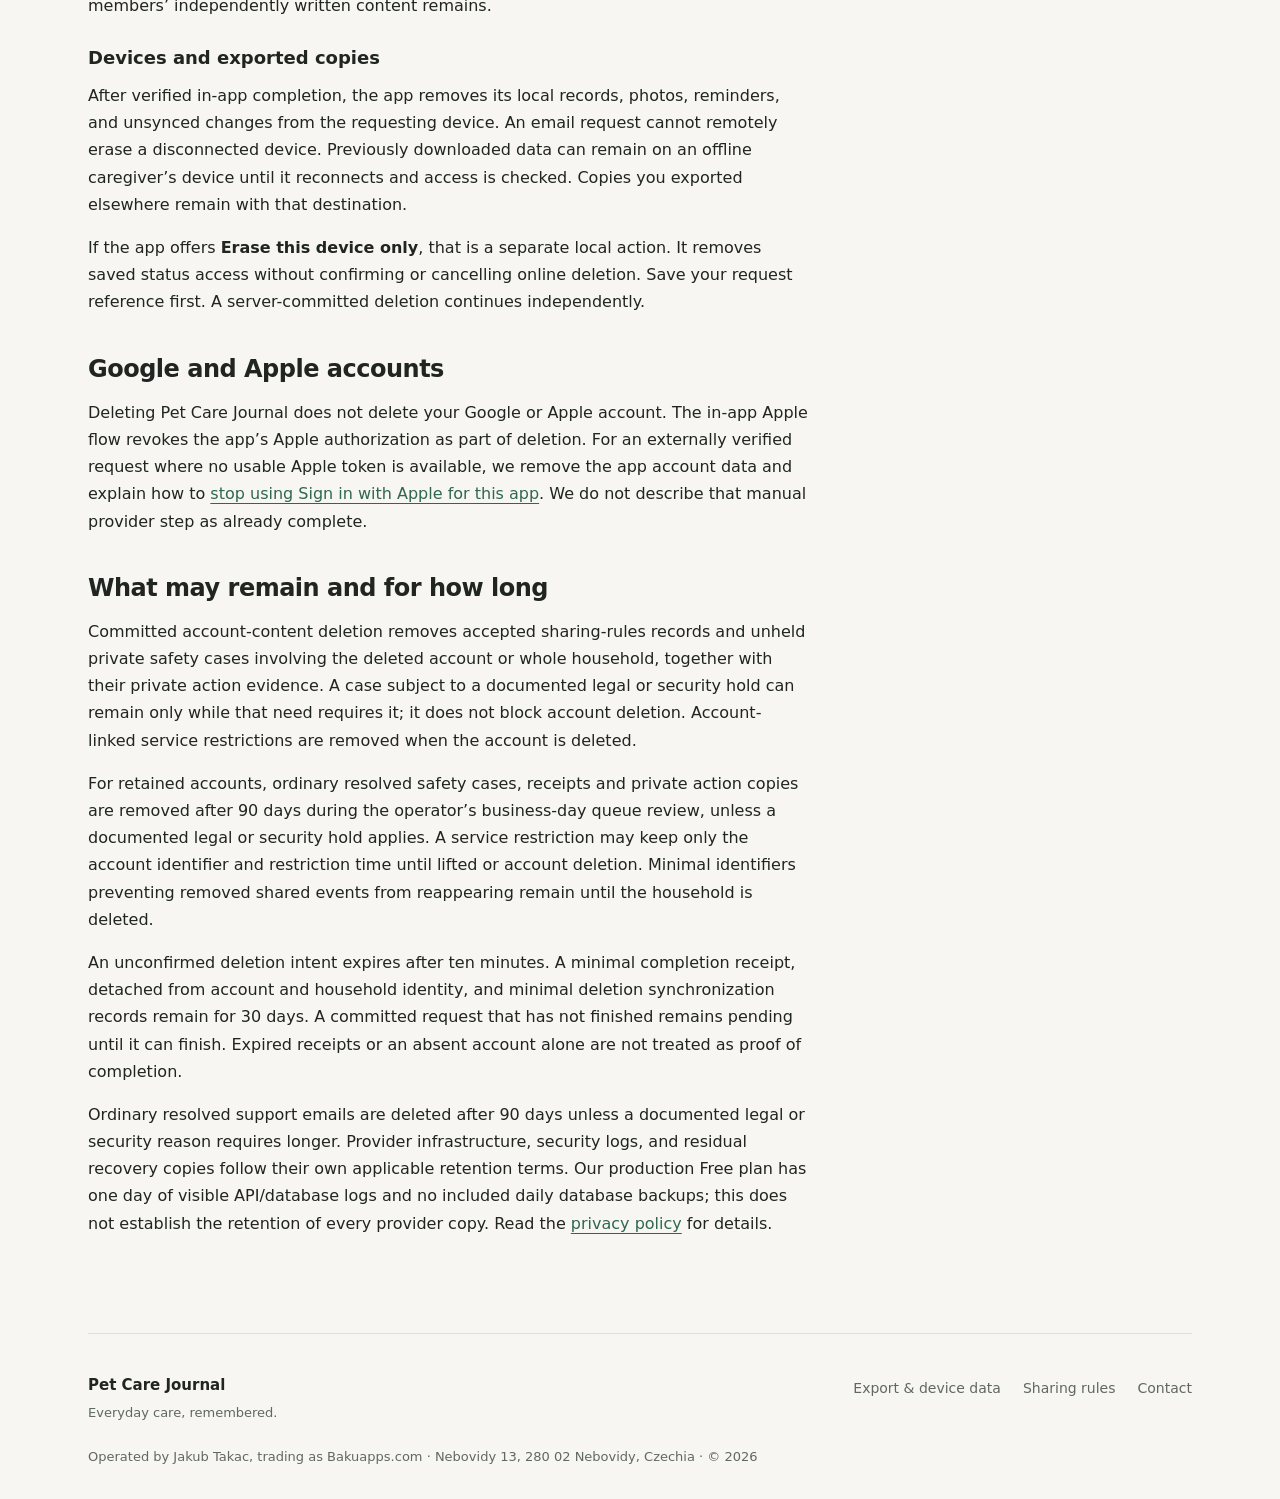
==== commit e8f73e22: "Publish owner-approved private sharing rules and privacy update" ====
--- a/account-deletion/index.html
+++ b/account-deletion/index.html
@@ -11,7 +11,7 @@
 <section><h2>Delete in the app</h2><ol><li>Open Settings, then <strong>Privacy &amp; Data</strong>.</li><li>Choose <strong>Delete online account</strong>.</li><li>Sign in again with the same account and sign-in method.</li><li>Review the scope, save any wanted export, and confirm.</li></ol><p>The app saves deletion progress and checks for verified server completion before clearing this device. If interrupted, reopen the app to check progress.</p></section>
 <section><h2>What deletion removes</h2><h3>Household owner</h3><p>Deleting an owner’s account deletes the whole online household and its shared records for every member. Export anything you want to keep before confirming.</p><h3>Caregiver</h3><p>Deleting a caregiver account removes their account, access, identifying attribution, and authored notes. Retained household care history is labelled “Deleted caregiver”. Other members’ independently written content remains.</p><h3>Devices and exported copies</h3><p>After verified in-app completion, the app removes its local records, photos, reminders, and unsynced changes from the requesting device. An email request cannot remotely erase a disconnected device. Previously downloaded data can remain on an offline caregiver’s device until it reconnects and access is checked. Copies you exported elsewhere remain with that destination.</p><p>If the app offers <strong>Erase this device only</strong>, that is a separate local action. It removes saved status access without confirming or cancelling online deletion. Save your request reference first. A server-committed deletion continues independently.</p></section>
 <section><h2>Google and Apple accounts</h2><p>Deleting Pet Care Journal does not delete your Google or Apple account. The in-app Apple flow revokes the app’s Apple authorization as part of deletion. For an externally verified request where no usable Apple token is available, we remove the app account data and explain how to <a href="https://support.apple.com/en-us/102571">stop using Sign in with Apple for this app</a>. We do not describe that manual provider step as already complete.</p></section>
-<section><h2>What may remain and for how long</h2><p>An unconfirmed deletion intent expires after ten minutes. A minimal completion receipt, detached from account and household identity, and minimal deletion synchronization records remain for 30 days. A committed request that has not finished remains pending until it can finish. Expired receipts or an absent account alone are not treated as proof of completion.</p><p>Ordinary resolved support emails are deleted after 90 days unless a documented legal or security reason requires longer. Provider infrastructure, security logs, and residual recovery copies follow their own applicable retention terms. Our production Free plan has one day of visible API/database logs and no included daily database backups; this does not establish the retention of every provider copy. Read the <a href="../privacy/">privacy policy</a> for details.</p></section>
+<section><h2>What may remain and for how long</h2><p>Committed account-content deletion removes accepted sharing-rules records and unheld private safety cases involving the deleted account or whole household, together with their private action evidence. A case subject to a documented legal or security hold can remain only while that need requires it; it does not block account deletion. Account-linked service restrictions are removed when the account is deleted.</p><p>For retained accounts, ordinary resolved safety cases, receipts and private action copies are removed after 90 days during the operator’s business-day queue review, unless a documented legal or security hold applies. A service restriction may keep only the account identifier and restriction time until lifted or account deletion. Minimal identifiers preventing removed shared events from reappearing remain until the household is deleted.</p><p>An unconfirmed deletion intent expires after ten minutes. A minimal completion receipt, detached from account and household identity, and minimal deletion synchronization records remain for 30 days. A committed request that has not finished remains pending until it can finish. Expired receipts or an absent account alone are not treated as proof of completion.</p><p>Ordinary resolved support emails are deleted after 90 days unless a documented legal or security reason requires longer. Provider infrastructure, security logs, and residual recovery copies follow their own applicable retention terms. Our production Free plan has one day of visible API/database logs and no included daily database backups; this does not establish the retention of every provider copy. Read the <a href="../privacy/">privacy policy</a> for details.</p></section>
 </main>
-<footer><div><strong>Pet Care Journal</strong><p>Everyday care, remembered.</p></div><nav aria-label="Footer"><a href="../data/">Export &amp; device data</a><a href="mailto:hello@bakuapps.com">Contact</a></nav><p class="small">Operated by Jakub Takac, trading as Bakuapps.com · Nebovidy 13, 280 02 Nebovidy, Czechia · © 2026</p></footer>
+<footer><div><strong>Pet Care Journal</strong><p>Everyday care, remembered.</p></div><nav aria-label="Footer"><a href="../data/">Export &amp; device data</a><a href="../sharing-rules/">Sharing rules</a><a href="mailto:hello@bakuapps.com">Contact</a></nav><p class="small">Operated by Jakub Takac, trading as Bakuapps.com · Nebovidy 13, 280 02 Nebovidy, Czechia · © 2026</p></footer>
 </div></body></html>
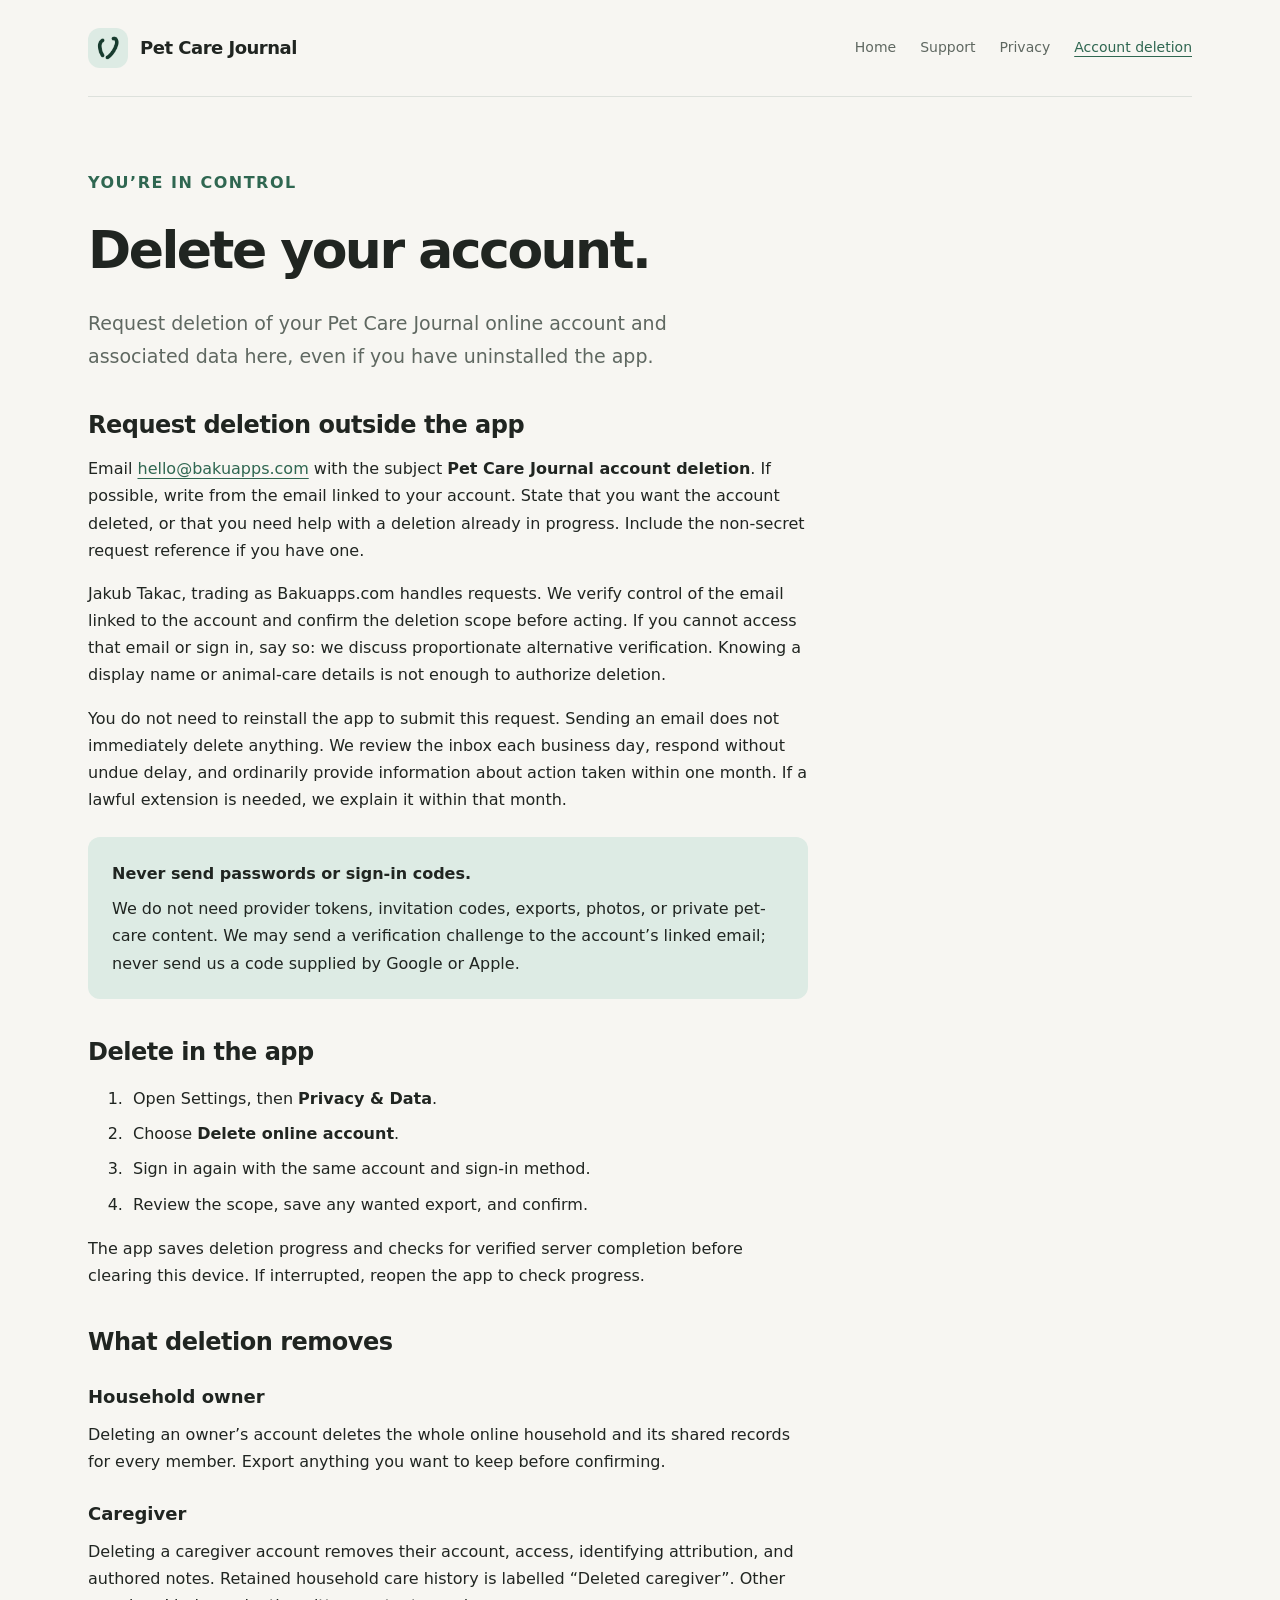
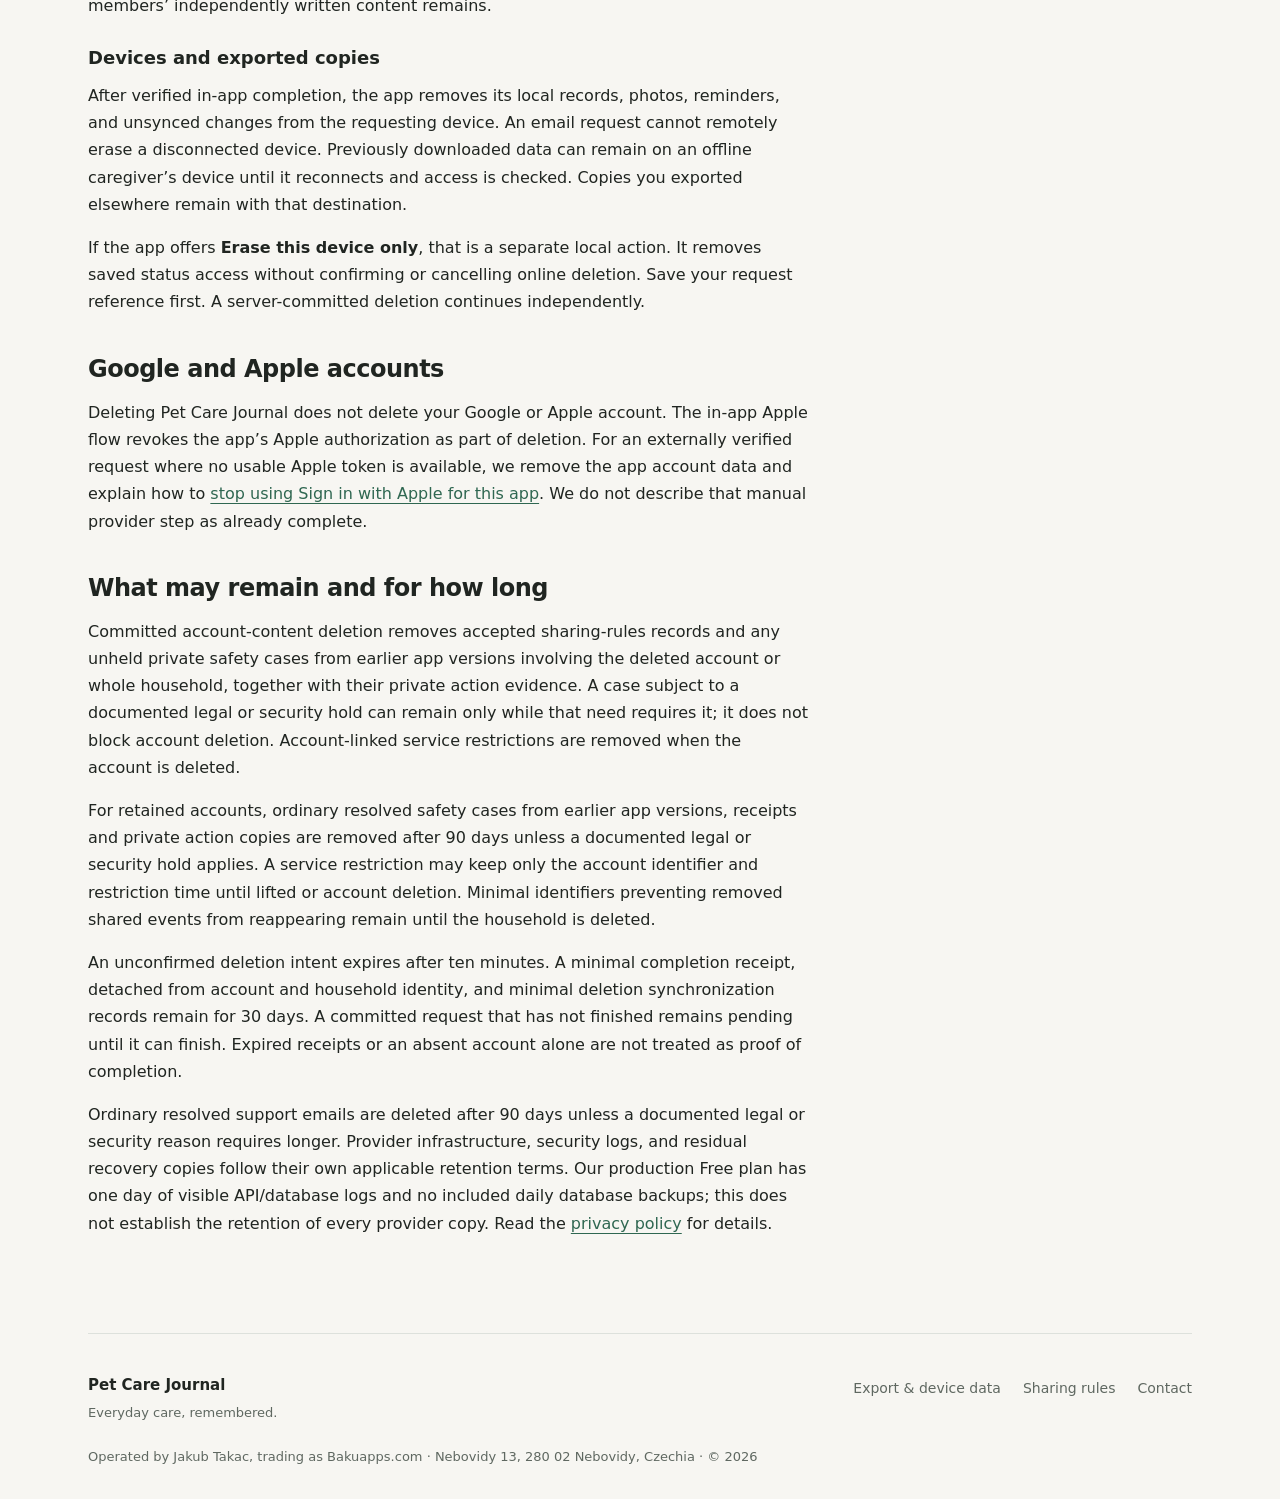
==== commit 77b0a2c5: "Update care reminder and private sharing support policies" ====
--- a/account-deletion/index.html
+++ b/account-deletion/index.html
@@ -11,7 +11,7 @@
 <section><h2>Delete in the app</h2><ol><li>Open Settings, then <strong>Privacy &amp; Data</strong>.</li><li>Choose <strong>Delete online account</strong>.</li><li>Sign in again with the same account and sign-in method.</li><li>Review the scope, save any wanted export, and confirm.</li></ol><p>The app saves deletion progress and checks for verified server completion before clearing this device. If interrupted, reopen the app to check progress.</p></section>
 <section><h2>What deletion removes</h2><h3>Household owner</h3><p>Deleting an owner’s account deletes the whole online household and its shared records for every member. Export anything you want to keep before confirming.</p><h3>Caregiver</h3><p>Deleting a caregiver account removes their account, access, identifying attribution, and authored notes. Retained household care history is labelled “Deleted caregiver”. Other members’ independently written content remains.</p><h3>Devices and exported copies</h3><p>After verified in-app completion, the app removes its local records, photos, reminders, and unsynced changes from the requesting device. An email request cannot remotely erase a disconnected device. Previously downloaded data can remain on an offline caregiver’s device until it reconnects and access is checked. Copies you exported elsewhere remain with that destination.</p><p>If the app offers <strong>Erase this device only</strong>, that is a separate local action. It removes saved status access without confirming or cancelling online deletion. Save your request reference first. A server-committed deletion continues independently.</p></section>
 <section><h2>Google and Apple accounts</h2><p>Deleting Pet Care Journal does not delete your Google or Apple account. The in-app Apple flow revokes the app’s Apple authorization as part of deletion. For an externally verified request where no usable Apple token is available, we remove the app account data and explain how to <a href="https://support.apple.com/en-us/102571">stop using Sign in with Apple for this app</a>. We do not describe that manual provider step as already complete.</p></section>
-<section><h2>What may remain and for how long</h2><p>Committed account-content deletion removes accepted sharing-rules records and unheld private safety cases involving the deleted account or whole household, together with their private action evidence. A case subject to a documented legal or security hold can remain only while that need requires it; it does not block account deletion. Account-linked service restrictions are removed when the account is deleted.</p><p>For retained accounts, ordinary resolved safety cases, receipts and private action copies are removed after 90 days during the operator’s business-day queue review, unless a documented legal or security hold applies. A service restriction may keep only the account identifier and restriction time until lifted or account deletion. Minimal identifiers preventing removed shared events from reappearing remain until the household is deleted.</p><p>An unconfirmed deletion intent expires after ten minutes. A minimal completion receipt, detached from account and household identity, and minimal deletion synchronization records remain for 30 days. A committed request that has not finished remains pending until it can finish. Expired receipts or an absent account alone are not treated as proof of completion.</p><p>Ordinary resolved support emails are deleted after 90 days unless a documented legal or security reason requires longer. Provider infrastructure, security logs, and residual recovery copies follow their own applicable retention terms. Our production Free plan has one day of visible API/database logs and no included daily database backups; this does not establish the retention of every provider copy. Read the <a href="../privacy/">privacy policy</a> for details.</p></section>
+<section><h2>What may remain and for how long</h2><p>Committed account-content deletion removes accepted sharing-rules records and any unheld private safety cases from earlier app versions involving the deleted account or whole household, together with their private action evidence. A case subject to a documented legal or security hold can remain only while that need requires it; it does not block account deletion. Account-linked service restrictions are removed when the account is deleted.</p><p>For retained accounts, ordinary resolved safety cases from earlier app versions, receipts and private action copies are removed after 90 days unless a documented legal or security hold applies. A service restriction may keep only the account identifier and restriction time until lifted or account deletion. Minimal identifiers preventing removed shared events from reappearing remain until the household is deleted.</p><p>An unconfirmed deletion intent expires after ten minutes. A minimal completion receipt, detached from account and household identity, and minimal deletion synchronization records remain for 30 days. A committed request that has not finished remains pending until it can finish. Expired receipts or an absent account alone are not treated as proof of completion.</p><p>Ordinary resolved support emails are deleted after 90 days unless a documented legal or security reason requires longer. Provider infrastructure, security logs, and residual recovery copies follow their own applicable retention terms. Our production Free plan has one day of visible API/database logs and no included daily database backups; this does not establish the retention of every provider copy. Read the <a href="../privacy/">privacy policy</a> for details.</p></section>
 </main>
 <footer><div><strong>Pet Care Journal</strong><p>Everyday care, remembered.</p></div><nav aria-label="Footer"><a href="../data/">Export &amp; device data</a><a href="../sharing-rules/">Sharing rules</a><a href="mailto:hello@bakuapps.com">Contact</a></nav><p class="small">Operated by Jakub Takac, trading as Bakuapps.com · Nebovidy 13, 280 02 Nebovidy, Czechia · © 2026</p></footer>
 </div></body></html>
